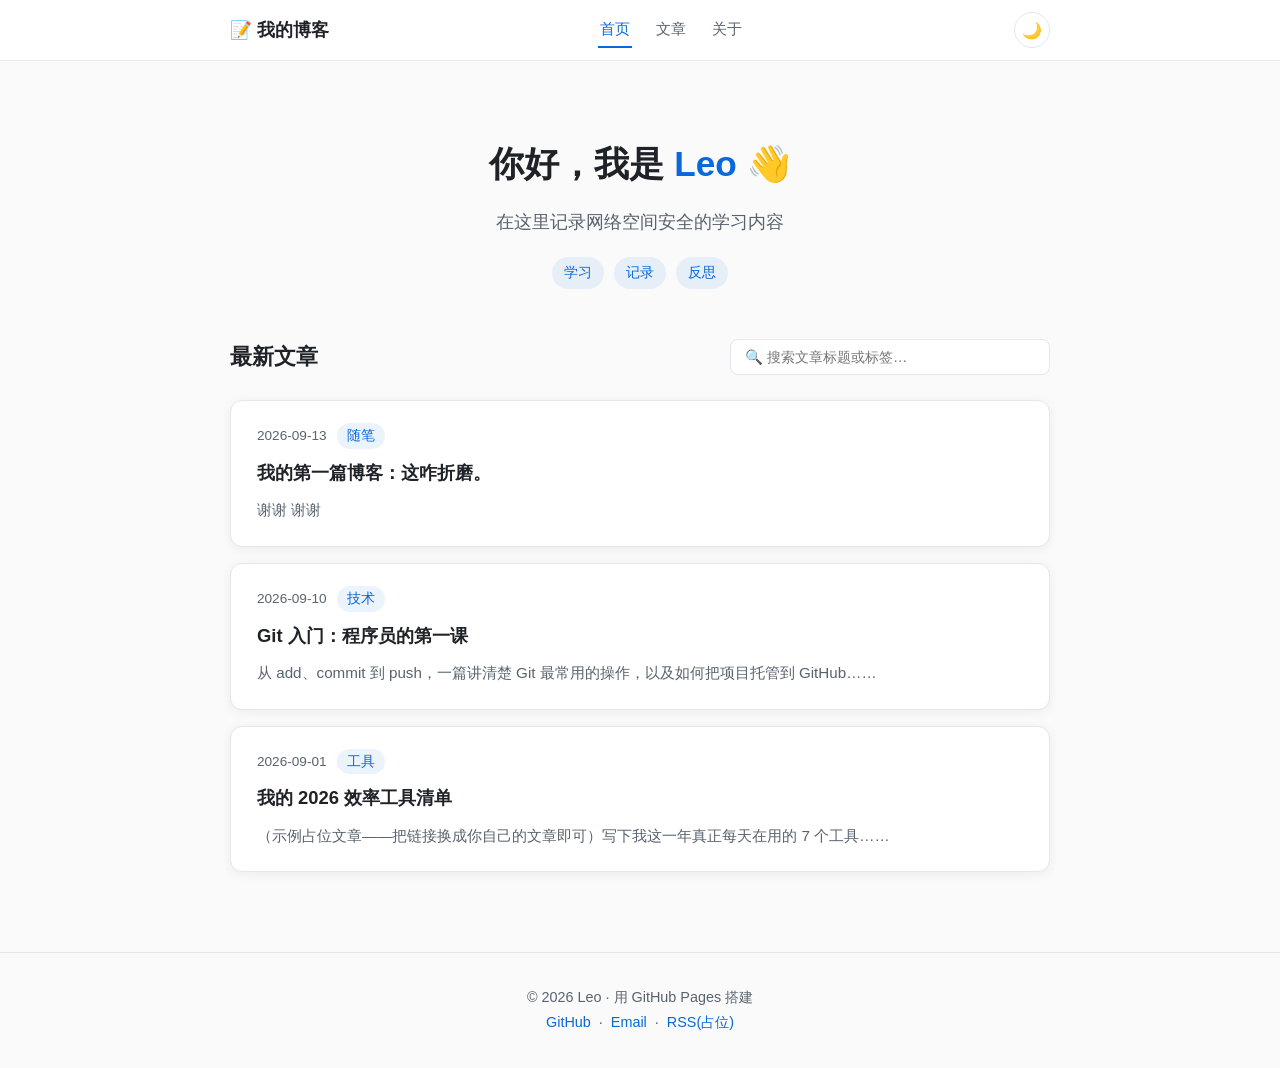
==== index.html @ 2ce7f11a "Update index.html" ====
<!DOCTYPE html>
<html lang="zh-CN" data-theme="light">
<head>
  <meta charset="UTF-8" />
  <meta name="viewport" content="width=device-width, initial-scale=1.0" />
  <title>我的博客 · 记录与反思</title>
  <meta name="description" content="一个关于技术、生活与思考的个人博客" />
  <link rel="stylesheet" href="css/style.css" />
  <link rel="icon" href="data:image/svg+xml,<svg xmlns='http://www.w3.org/2000/svg' viewBox='0 0 100 100'><text y='.9em' font-size='90'>📝</text></svg>" />
</head>
<body>
  <!-- 顶部导航 -->
  <header class="site-header">
    <div class="container header-inner">
      <a href="index.html" class="logo">📝 我的博客</a>
      <nav class="nav">
        <a href="index.html" class="active">首页</a>
        <a href="posts/hello-world.html">文章</a>
        <a href="about.html">关于</a>
      </nav>
      <button id="theme-toggle" class="theme-toggle" aria-label="切换深色模式">🌙</button>
    </div>
  </header>

  <!-- Hero 区域 -->
  <section class="hero">
    <div class="container">
      <h1>你好，我是 <span class="accent">Leo</span> 👋</h1>
      <p class="hero-sub">在这里记录网络空间安全的学习内容</p>
      <div class="hero-tags">
        <span class="tag">学习</span>
        <span class="tag">记录</span>
        <span class="tag">反思</span>
      </div>
    </div>
  </section>

  <!-- 文章列表 -->
  <main class="container main-content">
    <div class="section-head">
      <h2>最新文章</h2>
      <input id="search-input" type="search" placeholder="🔍 搜索文章标题或标签…" />
    </div>

    <div id="post-list" class="post-list">

      <article class="post-card" data-title="我的第一篇博客：为什么开始写作" data-tags="随笔 博客">
        <a href="posts/hello-world.html">
          <div class="post-meta"><time>2026-09-13</time><span class="tag-sm">随笔</span></div>
          <h3>我的第一篇博客：这咋折磨。</h3>
          <p>谢谢 谢谢</p>
        </a>
      </article>

      <article class="post-card" data-title="Git 入门：程序员的第一课" data-tags="技术 Git">
        <a href="posts/git-basics.html">
          <div class="post-meta"><time>2026-09-10</time><span class="tag-sm">技术</span></div>
          <h3>Git 入门：程序员的第一课</h3>
          <p>从 add、commit 到 push，一篇讲清楚 Git 最常用的操作，以及如何把项目托管到 GitHub……</p>
        </a>
      </article>

      <article class="post-card" data-title="我的 2026 效率工具清单" data-tags="工具 效率">
        <a href="#" class="placeholder">
          <div class="post-meta"><time>2026-09-01</time><span class="tag-sm">工具</span></div>
          <h3>我的 2026 效率工具清单</h3>
          <p>（示例占位文章——把链接换成你自己的文章即可）写下我这一年真正每天在用的 7 个工具……</p>
        </a>
      </article>

    </div>
    <p id="no-result" class="no-result" hidden>没有找到匹配的文章 🙈</p>
  </main>

  <footer class="site-footer">
    <div class="container">
      <p>© 2026 Leo · 用 <a href="https://pages.github.com" target="_blank" rel="noopener">GitHub Pages</a> 搭建</p>
      <p class="footer-links">
        <a href="https://github.com/你的用户名" target="_blank" rel="noopener">GitHub</a> ·
        <a href="mailto:you@example.com">Email</a> ·
        <a href="index.html">RSS(占位)</a>
      </p>
    </div>
  </footer>

  <script src="js/main.js"></script>
</body>
</html>
---- css/style.css ----
/* ========== 基础变量（跟随深浅色模式） ========== */
:root {
  --bg: #fafafa;
  --bg-card: #ffffff;
  --text: #1f2328;
  --text-sub: #59636e;
  --border: #e4e7eb;
  --accent: #0969da;
  --accent-soft: rgba(9, 105, 218, 0.08);
  --shadow: 0 2px 12px rgba(0, 0, 0, 0.06);
  --radius: 12px;
}

[data-theme="dark"] {
  --bg: #0d1117;
  --bg-card: #161b22;
  --text: #e6edf3;
  --text-sub: #8b949e;
  --border: #30363d;
  --accent: #58a6ff;
  --accent-soft: rgba(88, 166, 255, 0.12);
  --shadow: 0 2px 12px rgba(0, 0, 0, 0.4);
}

/* ========== 全局 ========== */
* { margin: 0; padding: 0; box-sizing: border-box; }

html { scroll-behavior: smooth; }

body {
  font-family: -apple-system, BlinkMacSystemFont, "Segoe UI", "PingFang SC",
    "Hiragino Sans GB", "Microsoft YaHei", sans-serif;
  background: var(--bg);
  color: var(--text);
  line-height: 1.75;
  transition: background 0.3s, color 0.3s;
}

a { color: inherit; text-decoration: none; }
img { max-width: 100%; }

.container {
  max-width: 860px;
  margin: 0 auto;
  padding: 0 20px;
}

/* ========== 顶部导航 ========== */
.site-header {
  position: sticky;
  top: 0;
  z-index: 100;
  background: var(--bg-card);
  border-bottom: 1px solid var(--border);
  backdrop-filter: blur(8px);
}

.header-inner {
  display: flex;
  align-items: center;
  justify-content: space-between;
  height: 60px;
}

.logo { font-weight: 700; font-size: 1.1rem; }

.nav { display: flex; gap: 22px; }

.nav a {
  color: var(--text-sub);
  font-size: 0.95rem;
  padding: 4px 2px;
  border-bottom: 2px solid transparent;
  transition: color 0.2s;
}

.nav a:hover, .nav a.active { color: var(--accent); border-bottom-color: var(--accent); }

.theme-toggle {
  background: none;
  border: 1px solid var(--border);
  border-radius: 50%;
  width: 36px;
  height: 36px;
  font-size: 1rem;
  cursor: pointer;
  transition: transform 0.2s;
}
.theme-toggle:hover { transform: rotate(20deg) scale(1.1); }

/* ========== Hero ========== */
.hero {
  padding: 72px 0 48px;
  text-align: center;
}

.hero h1 { font-size: 2.2rem; margin-bottom: 12px; }
.accent { color: var(--accent); }
.hero-sub { color: var(--text-sub); font-size: 1.1rem; margin-bottom: 20px; }

.hero-tags { display: flex; gap: 10px; justify-content: center; flex-wrap: wrap; }

.tag {
  font-size: 0.85rem;
  color: var(--accent);
  background: var(--accent-soft);
  padding: 4px 12px;
  border-radius: 999px;
}

/* ========== 文章列表 ========== */
.main-content { padding-bottom: 80px; }

.section-head {
  display: flex;
  align-items: center;
  justify-content: space-between;
  gap: 16px;
  flex-wrap: wrap;
  margin-bottom: 24px;
}

.section-head h2 { font-size: 1.4rem; }

#search-input {
  flex: 1;
  min-width: 220px;
  max-width: 320px;
  padding: 9px 14px;
  border: 1px solid var(--border);
  border-radius: 8px;
  background: var(--bg-card);
  color: var(--text);
  font-size: 0.9rem;
  outline: none;
}
#search-input:focus { border-color: var(--accent); }

.post-list { display: flex; flex-direction: column; gap: 16px; }

.post-card {
  background: var(--bg-card);
  border: 1px solid var(--border);
  border-radius: var(--radius);
  padding: 22px 26px;
  box-shadow: var(--shadow);
  transition: transform 0.2s, border-color 0.2s;
}

.post-card:hover { transform: translateY(-3px); border-color: var(--accent); }

.post-meta {
  display: flex;
  align-items: center;
  gap: 10px;
  color: var(--text-sub);
  font-size: 0.85rem;
  margin-bottom: 8px;
}

.tag-sm {
  background: var(--accent-soft);
  color: var(--accent);
  padding: 1px 10px;
  border-radius: 999px;
}

.post-card h3 { font-size: 1.15rem; margin-bottom: 8px; }
.post-card p { color: var(--text-sub); font-size: 0.95rem; }

.no-result { text-align: center; color: var(--text-sub); padding: 40px 0; }

/* ========== 文章页 ========== */
.article { padding: 48px 0 80px; }

.article-header { margin-bottom: 32px; }
.article-header h1 { font-size: 1.8rem; margin-bottom: 12px; line-height: 1.4; }

.article-body h2 {
  font-size: 1.35rem;
  margin: 36px 0 14px;
  padding-left: 12px;
  border-left: 4px solid var(--accent);
}

.article-body h3 { font-size: 1.1rem; margin: 24px 0 10px; }

.article-body p { margin-bottom: 16px; }

.article-body pre {
  background: var(--bg-card);
  border: 1px solid var(--border);
  border-radius: 8px;
  padding: 16px 18px;
  overflow-x: auto;
  margin: 18px 0;
  font-size: 0.88rem;
  line-height: 1.6;
}

.article-body code {
  font-family: "Cascadia Code", Consolas, "Courier New", monospace;
}

.article-body p code, .article-body li code {
  background: var(--accent-soft);
  color: var(--accent);
  padding: 1px 6px;
  border-radius: 4px;
  font-size: 0.9em;
}

.article-body ul, .article-body ol { margin: 0 0 16px 24px; }
.article-body blockquote {
  border-left: 4px solid var(--border);
  padding: 8px 16px;
  margin: 18px 0;
  color: var(--text-sub);
  background: var(--bg-card);
  border-radius: 0 8px 8px 0;
}

.back-link {
  display: inline-block;
  margin-top: 48px;
  color: var(--accent);
  font-size: 0.95rem;
}
.back-link:hover { text-decoration: underline; }

/* ========== 关于页 ========== */
.about-page { padding: 56px 0 80px; }
.about-page h1 { margin-bottom: 24px; }
.about-page p { margin-bottom: 16px; color: var(--text); }

/* ========== 页脚 ========== */
.site-footer {
  border-top: 1px solid var(--border);
  padding: 32px 0;
  text-align: center;
  color: var(--text-sub);
  font-size: 0.9rem;
}
.footer-links a { color: var(--accent); margin: 0 4px; }
.footer-links a:hover { text-decoration: underline; }

/* ========== 移动端适配 ========== */
@media (max-width: 640px) {
  .hero { padding: 48px 0 36px; }
  .hero h1 { font-size: 1.7rem; }
  .section-head { flex-direction: column; align-items: stretch; }
  #search-input { max-width: none; }
  .post-card { padding: 18px 20px; }
}
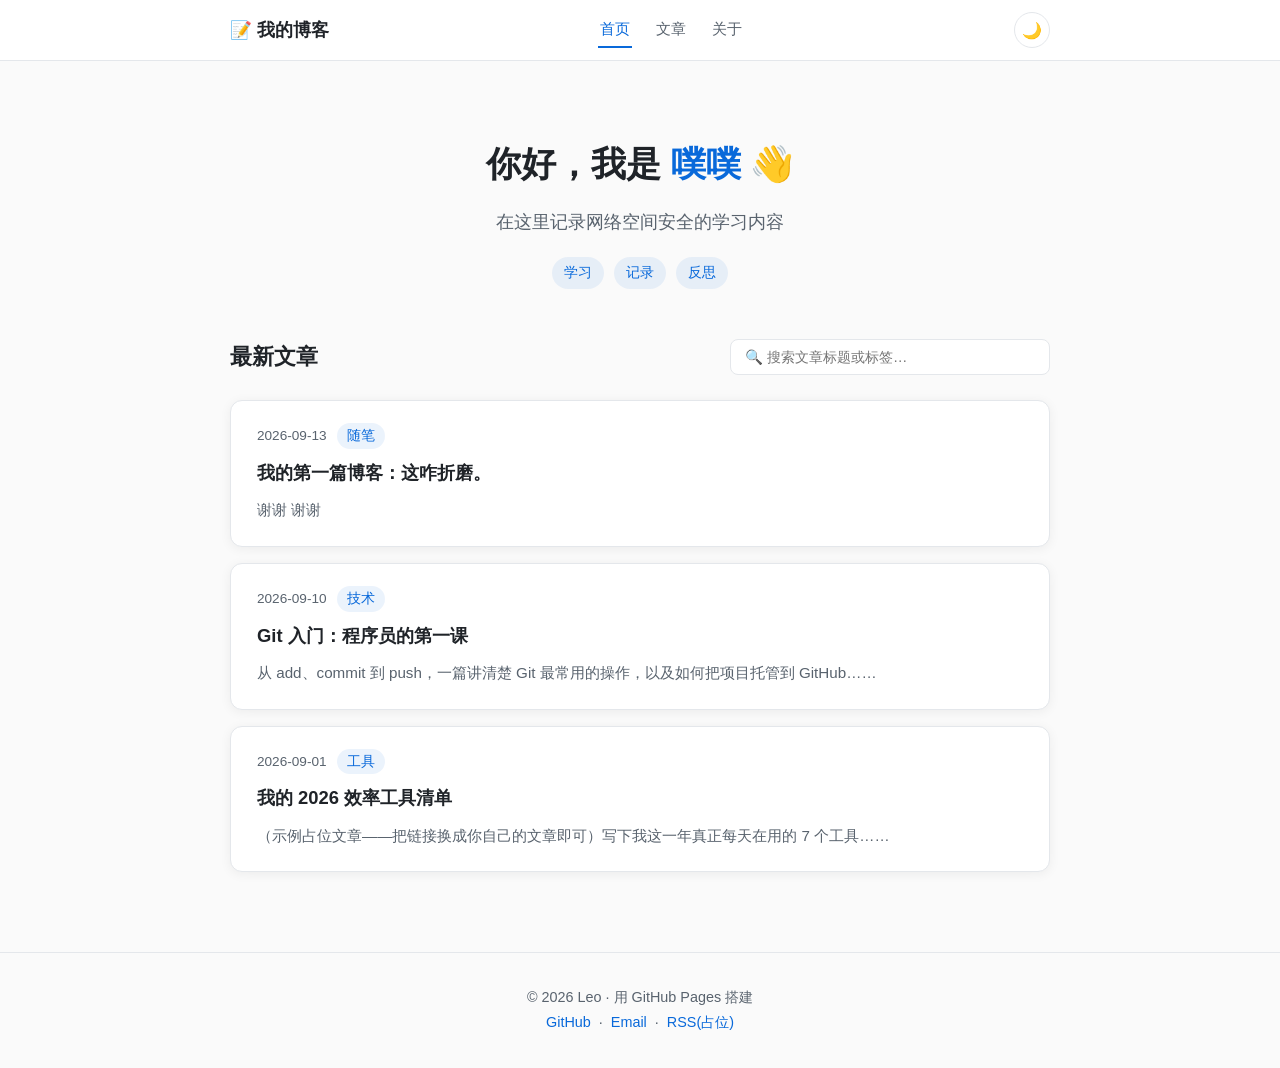
==== commit bbbbc10b: "Update index.html" ====
--- a/index.html
+++ b/index.html
@@ -25,7 +25,7 @@
   <!-- Hero 区域 -->
   <section class="hero">
     <div class="container">
-      <h1>你好，我是 <span class="accent">Leo</span> 👋</h1>
+      <h1>你好，我是 <span class="accent">噗噗</span> 👋</h1>
       <p class="hero-sub">在这里记录网络空间安全的学习内容</p>
       <div class="hero-tags">
         <span class="tag">学习</span>
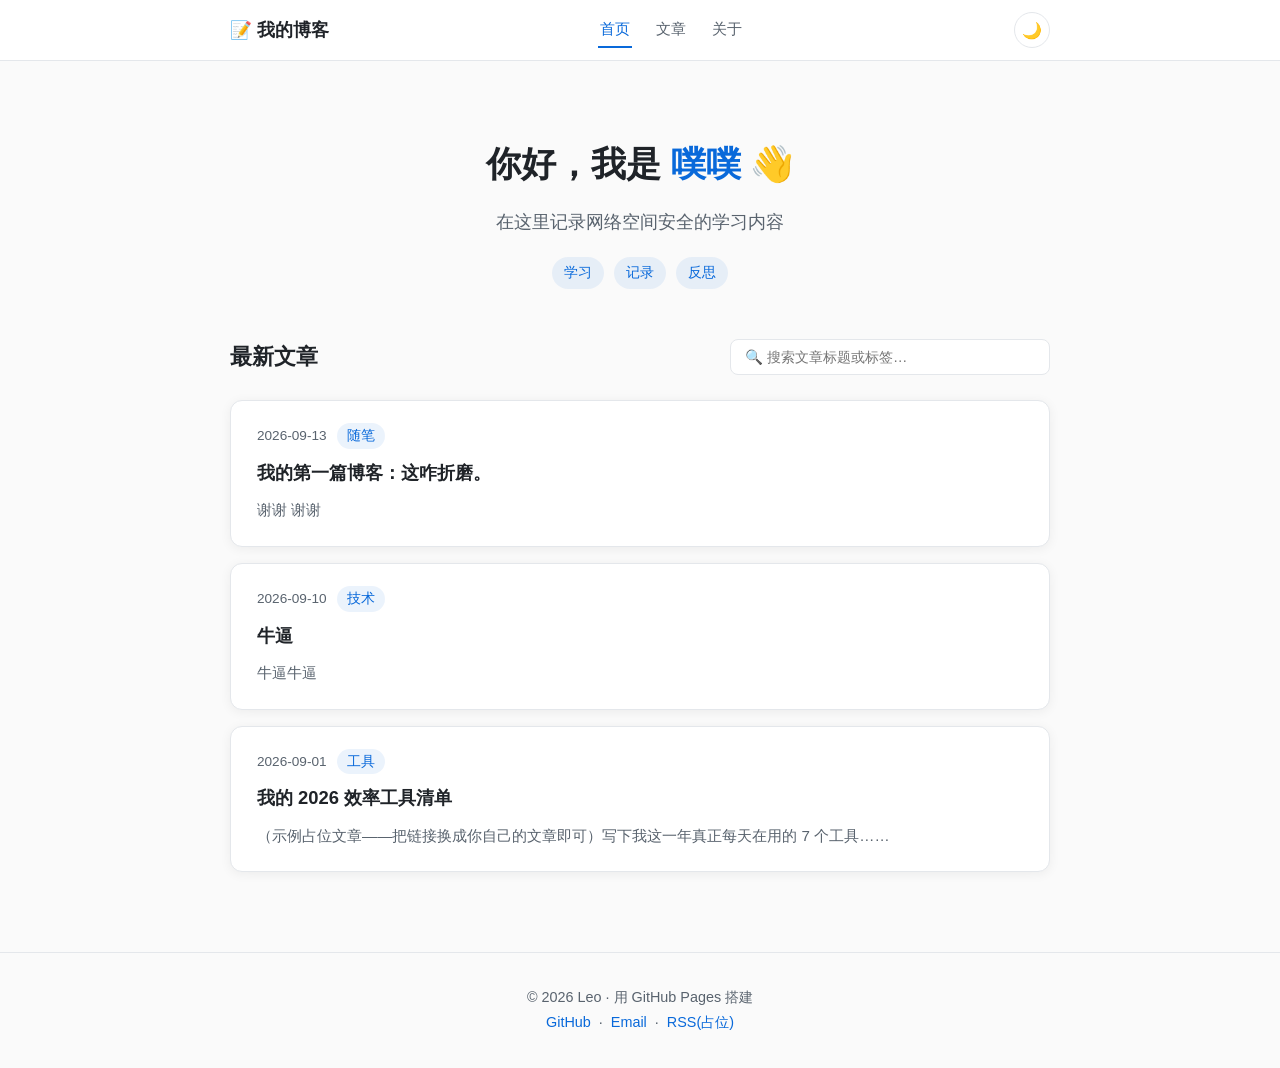
==== commit 7315b598: "Update index.html" ====
--- a/index.html
+++ b/index.html
@@ -55,8 +55,8 @@
       <article class="post-card" data-title="Git 入门：程序员的第一课" data-tags="技术 Git">
         <a href="posts/git-basics.html">
           <div class="post-meta"><time>2026-09-10</time><span class="tag-sm">技术</span></div>
-          <h3>Git 入门：程序员的第一课</h3>
-          <p>从 add、commit 到 push，一篇讲清楚 Git 最常用的操作，以及如何把项目托管到 GitHub……</p>
+          <h3>牛逼</h3>
+          <p>牛逼牛逼</p>
         </a>
       </article>
 
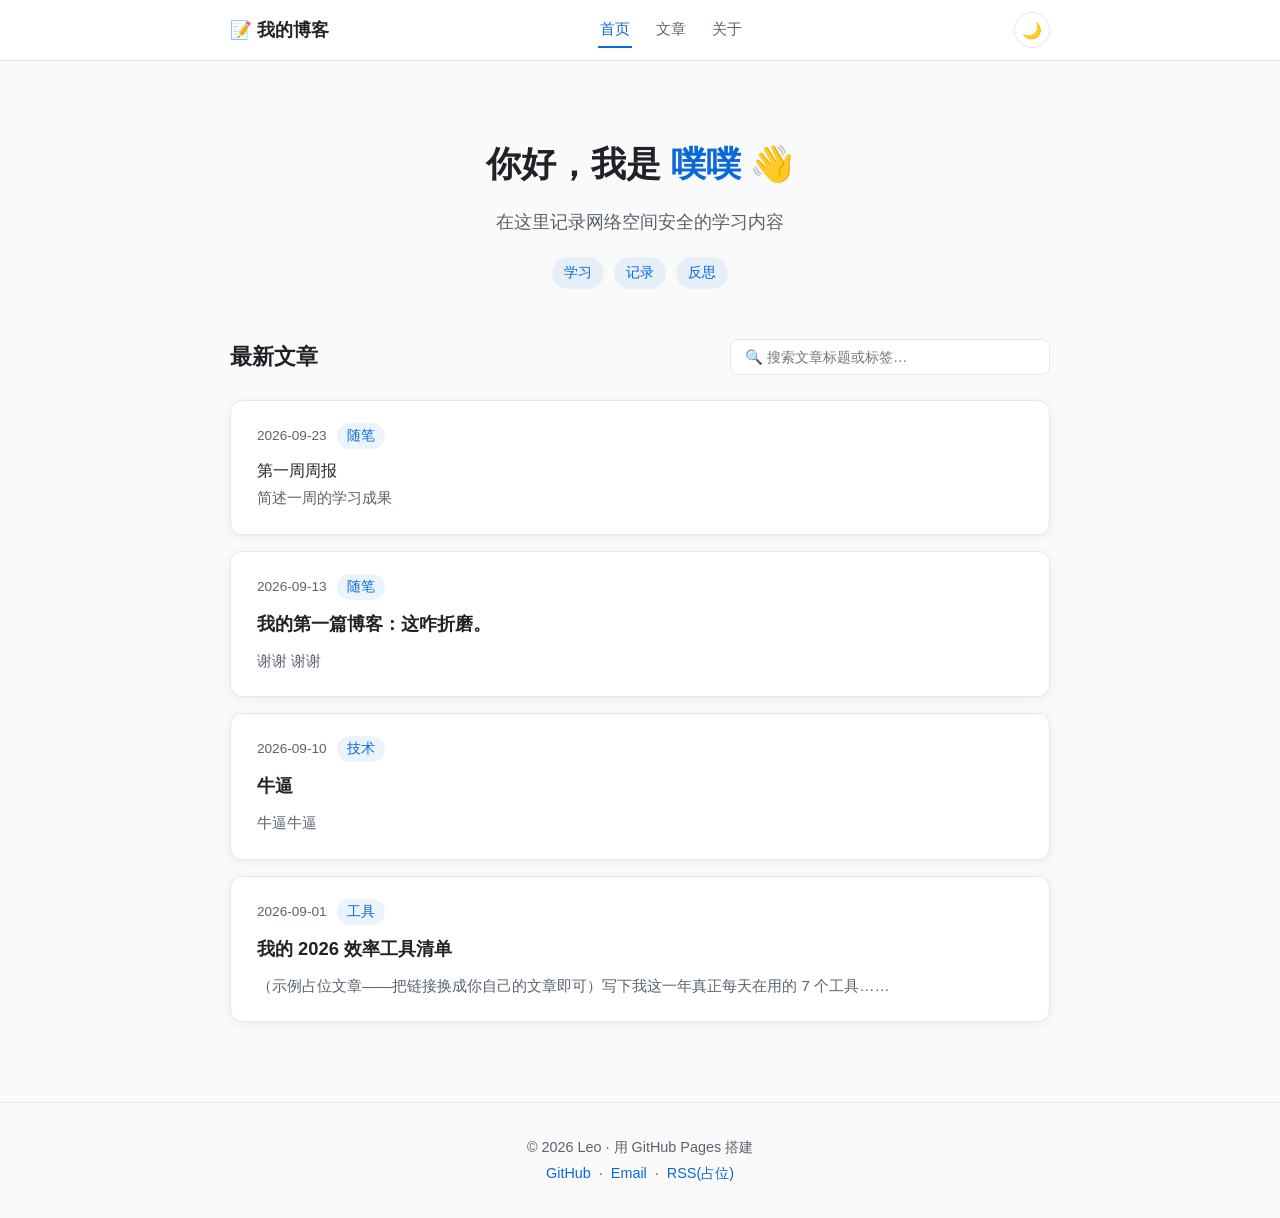
==== commit 589cd9b8: "Update index.html" ====
--- a/index.html
+++ b/index.html
@@ -44,14 +44,22 @@
 
     <div id="post-list" class="post-list">
 
-      <article class="post-card" data-title="我的第一篇博客：为什么开始写作" data-tags="随笔 博客">
+     <article class="post-card" data-title="我的第一篇博客：为什么开始写作" data-tags="随笔 博客">
+        <a href="posts/hello-world.html">
+          <div class="post-meta"><time>2026-09-23</time><span class="tag-sm">随笔</span></div>
+          <h>第一周周报</h>
+          <p>简述一周的学习成果</p>
+        </a>
+      </article>
+   
+     <article class="post-card" data-title="我的第一篇博客：为什么开始写作" data-tags="随笔 博客">
         <a href="posts/hello-world.html">
           <div class="post-meta"><time>2026-09-13</time><span class="tag-sm">随笔</span></div>
           <h3>我的第一篇博客：这咋折磨。</h3>
           <p>谢谢 谢谢</p>
         </a>
       </article>
-
+  
       <article class="post-card" data-title="Git 入门：程序员的第一课" data-tags="技术 Git">
         <a href="posts/git-basics.html">
           <div class="post-meta"><time>2026-09-10</time><span class="tag-sm">技术</span></div>
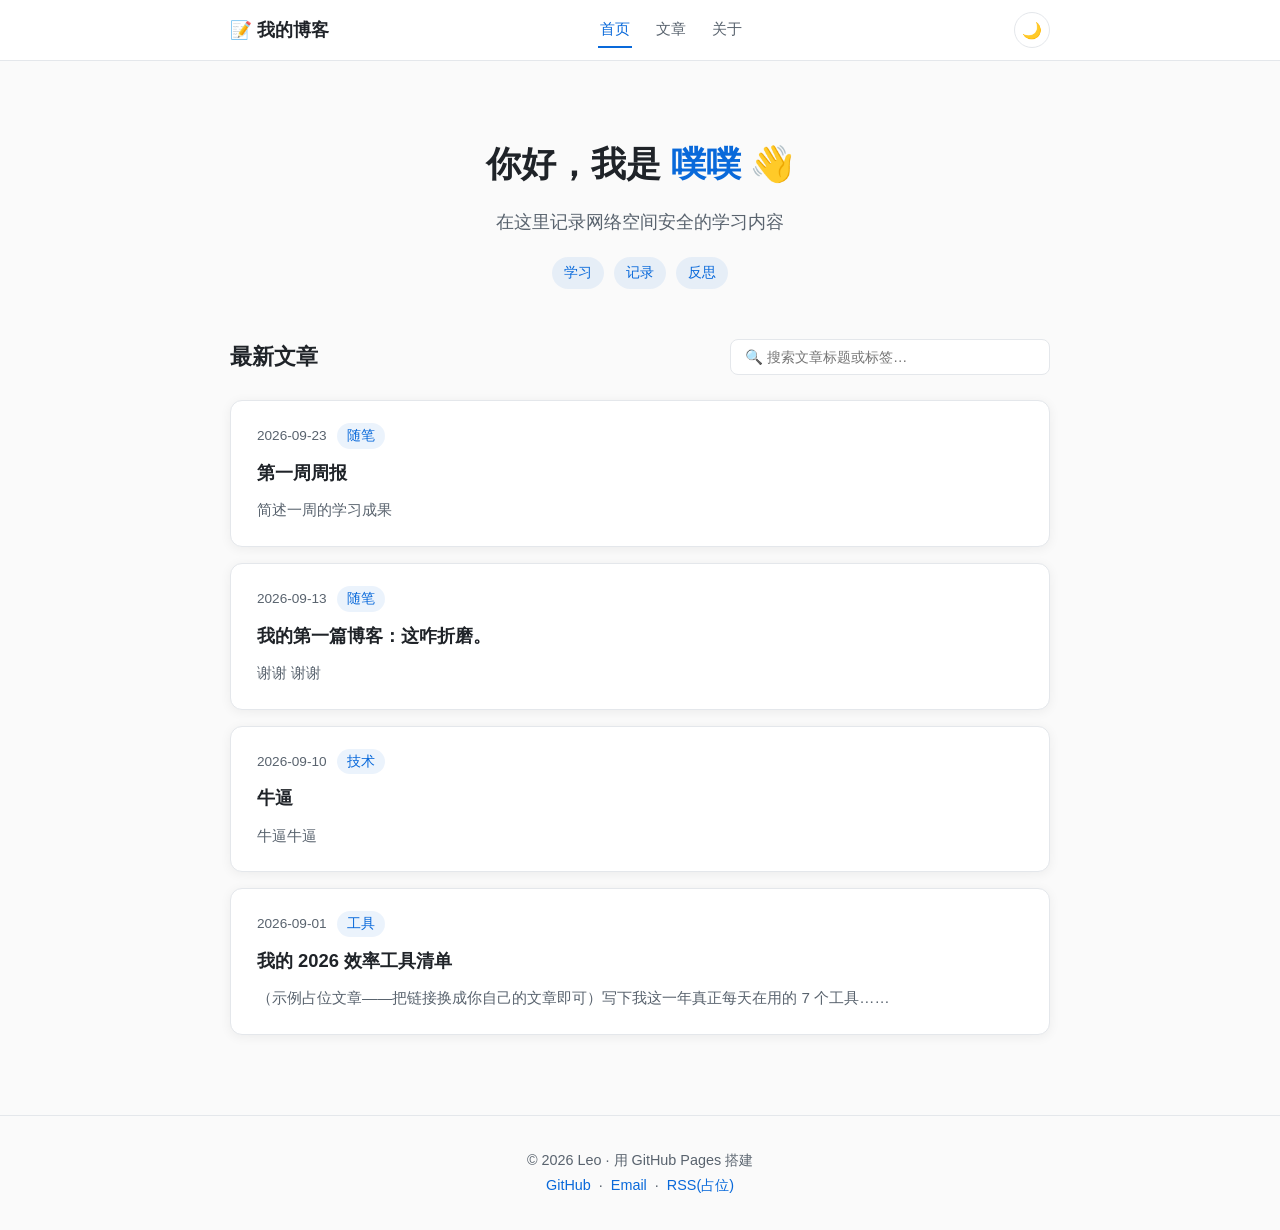
==== commit 9168d499: "Update index.html" ====
--- a/index.html
+++ b/index.html
@@ -44,10 +44,10 @@
 
     <div id="post-list" class="post-list">
 
-     <article class="post-card" data-title="我的第一篇博客：为什么开始写作" data-tags="随笔 博客">
-        <a href="posts/hello-world.html">
+     <article class="post-card" data-title="第一周周报" data-tags="随笔 博客">
+        <a href="posts/first_week.html">
           <div class="post-meta"><time>2026-09-23</time><span class="tag-sm">随笔</span></div>
-          <h>第一周周报</h>
+          <h3>第一周周报</h3>
           <p>简述一周的学习成果</p>
         </a>
       </article>
